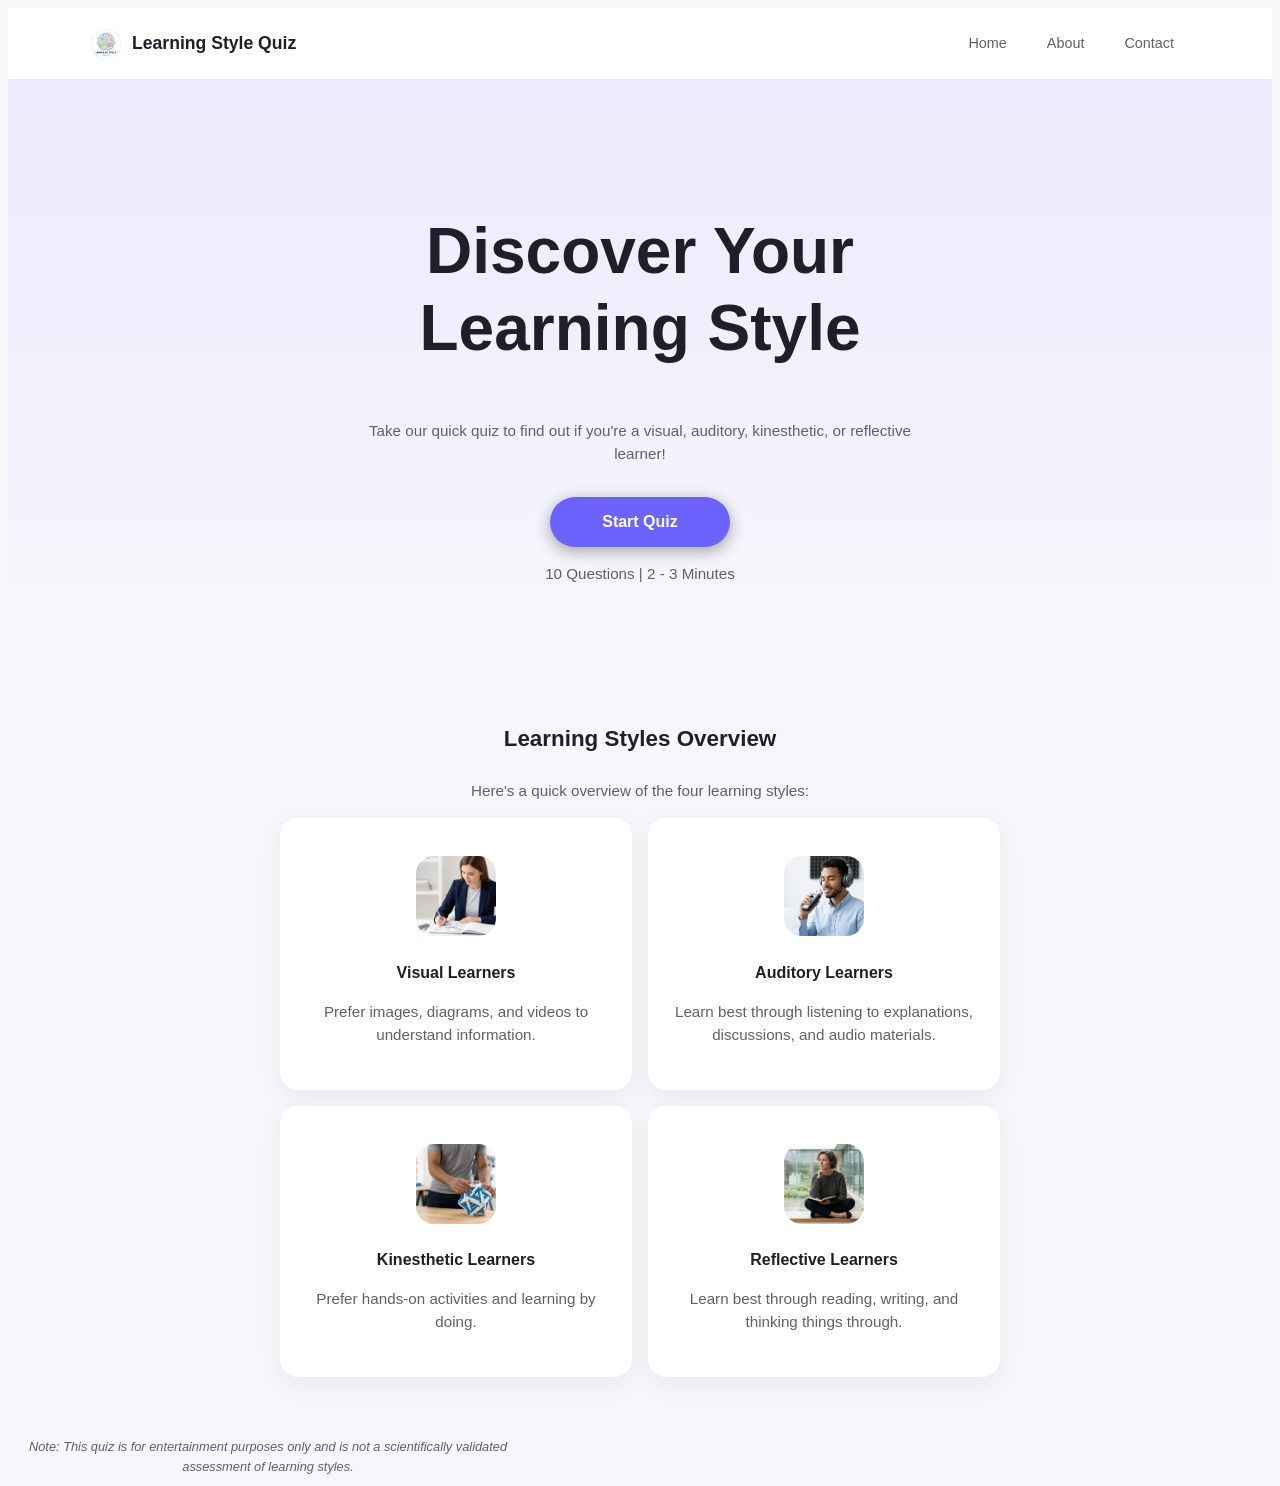
==== midterm/index.html @ c0e1b66a "fixed button position" ====
<!DOCTYPE html>
<html lang="en">
<head>
    <meta charset="UTF-8">
    <meta name="viewport" content="width=device-width, initial-scale=1.0">
    <title>Learning Style Quiz</title>
    <link rel="stylesheet" href="CSS/style.css">
    <script src="js/quiz.js" defer></script>
</head>
<body>
    <header>
        <nav class="main-nav">
            <div class="nav-logo">
                <img src="images/logo.png" alt="Logo">
                Learning Style Quiz
            </div>
                <div class="nav-links">
                    <a href="#">Home</a>
                    <a href="#">About</a>
                    <a href="#">Contact</a>
    
            </div>
        </nav>
    </header>
          
    <main>
        <section id="hero-section" class="hero">
            <h1>Discover Your Learning Style</h1>
            <p>Take our quick quiz to find out if you're a visual, auditory, kinesthetic, or reflective learner!</p>
            <button id="btn-start">Start Quiz</button>
            <p class="hero-meta">10 Questions | 2 - 3 Minutes</p>
        </section>
    
     <section id="quiz-section" class="quiz-section">

     <form id="quiz-form">

      <div class="progress-wrapper"> 
    <div class="progress-bar">
    <div class="progress-fill" style="width: 0%"></div>
        </div>
        <p class="progress-label">0% Complete</p>
      </div>
    <div class="question">
            <p>1. When learning something new, you prefer:</p>
            <label><input type="radio" name="q1" value="Visual"> Watch a video or see a demonstration</label><br>
            <label><input type="radio" name="q1" value="Auditory"> Listen to an explanation or discussion</label><br>
            <label><input type="radio" name="q1" value="Kinesthetic"> Try it out yourself right away</label><br>
            <label><input type="radio" name="q1" value="Reflective"> Read about it and think it through first</label>
        </div>

        <div class="question">
            <p>2. In class or meetings, you remember things best when:</p>
            <label><input type="radio" name="q2" value="Visual"> There are slides or visuals</label><br>
            <label><input type="radio" name="q2" value="Auditory"> Listen to an explanation or discussion</label><br>
            <label><input type="radio" name="q2" value="Kinesthetic"> Try it out yourself right away</label><br>
            <label><input type="radio" name="q2" value="Reflective"> Read about it and think it through first</label>

        </div>

        <div class="question">
            <p>3. When following directions, you:</p>
            <label><input type="radio" name="q3" value="Visual"> Look at a map or images</label><br>
            <label><input type="radio" name="q3" value="Auditory"> Prefer verbal directions</label><br>
            <label><input type="radio" name="q3" value="Kinesthetic"> Just start moving and figure it out</label><br>
            <label><input type="radio" name="q3" value="Reflective"> Read step-by-step instructions</label>

        </div>
        
         <div class="question">
            <p>4. When studying, what helps you most?</p>
            <label><input type="radio" name="q4" value="Visual"> Color-coded notes or charts</label><br>
            <label><input type="radio" name="q4" value="Auditory"> Talking it out or hearing it</label><br>
            <label><input type="radio" name="q4" value="Kinesthetic"> Hands-on practice</label><br>
            <label><input type="radio" name="q4" value="Reflective"> Writing things down repeatedly</label>

        </div>
        
<div class="question">
            <p>5. If you forget something, you:</p>
            <label><input type="radio" name="q5" value="Visual"> Picture it in your head</label><br>
            <label><input type="radio" name="q5" value="Auditory"> Replay what you heard</label><br>
            <label><input type="radio" name="q5" value="Kinesthetic"> Recall what you were doing</label><br>
            <label><input type="radio" name="q5" value="Reflective"> Rewrite or reread it</label>

        </div>

<div class="question">
            <p>6. Your ideal learning environment is:</p>
            <label><input type="radio" name="q6" value="Visual"> Visually organized and clean</label><br>
            <label><input type="radio" name="q6" value="Auditory"> Quiet with clear explanations</label><br>
            <label><input type="radio" name="q6" value="Kinesthetic"> Interactive and active</label><br>
            <label><input type="radio" name="q6" value="Reflective">Structured with written materials</label>

        </div>

<div class="question">
            <p>7. When learning a new app or tool, you:</p>
            <label><input type="radio" name="q7" value="Visual"> Watch a tutorial</label><br>
            <label><input type="radio" name="q7" value="Auditory"> Listen to someone explain it</label><br>
            <label><input type="radio" name="q7" value="Kinesthetic"> Click around and explore</label><br>
            <label><input type="radio" name="q7" value="Reflective">Read the manual or documentations</label>

        </div>

        <div class="question">
            <p>8. What do you enjoy most?</p>
            <label><input type="radio" name="q8" value="Visual"> Images, design, and visuals</label><br>
            <label><input type="radio" name="q8" value="Auditory"> Podcasts or conversations</label><br>
            <label><input type="radio" name="q8" value="Kinesthetic"> Physical activity or building things</label><br>
            <label><input type="radio" name="q8" value="Reflective">Reading or writing</label>

        </div>

          <div class="question">
            <p>9. When explaining something to others, you:</p>
            <label><input type="radio" name="q9" value="Visual"> Draw or show examples</label><br>
            <label><input type="radio" name="q9" value="Auditory"> Talk it through</label><br>
            <label><input type="radio" name="q9" value="Kinesthetic"> Demonstrate it</label><br>
            <label><input type="radio" name="q9" value="Reflective">Write it down</label>

        </div>

         <div class="question">
            <p>10. What frustrates you most when learning?</p>
            <label><input type="radio" name="q10" value="Visual"> No visuals or examples</label><br>
            <label><input type="radio" name="q10" value="Auditory"> Poor explanations</label><br>
            <label><input type="radio" name="q10" value="Kinesthetic"> Too much sitting/listening</label><br>
            <label><input type="radio" name="q10" value="Reflective"> Lack of clear written instructions</label>
         </div>

            <div class="form-footer">
        <button type="button" id="btn-back" style="display:none;">Back</button>
        <button type="button" id="btn-next" style="display:none;">Next</button>
        <button type="submit" id="btn-submit" style="display: none;">Submit</button>
         </div>
    </form>
    </section>  

    <section class="styles-preview">
        <h2>Learning Styles Overview</h2>
        <p>Here's a quick overview of the four learning styles:</p>
    <div class="styles-grid">
                <div class="style-card">
                <img src="images/visual.png" alt="Visual Learner Icon">
                <h3>Visual Learners</h3>
                <p>Prefer images, diagrams, and videos to understand information.</p>
                </div>
                <div class="style-card">
                <img src="images/auditory.png" alt="Auditory Learner Icon">
                <h3>Auditory Learners</h3>
                <p>Learn best through listening to explanations, discussions, and audio materials.</p>
                </div>
                <div class="style-card">
                <img src="images/kinesthetic.png" alt="Kinesthetic Learner Icon">
                <h3>Kinesthetic Learners</h3>
                <p>Prefer hands-on activities and learning by doing.</p>
                </div>
                <div class="style-card">
                <img src="images/reflective.png" alt="Reflective Learner Icon">             
                <h3>Reflective Learners</h3>
                <p>Learn best through reading, writing, and thinking things through.</p>
            </div>
    </div>
             </section>
</main>
    
<footer><em>Note: This quiz is for entertainment purposes only and is not a scientifically validated assessment of learning styles.</em></footer>
    
</body>
</html>
---- midterm/CSS/style.css ----
:root{
    --color-bg: #f7f7fb;
    --color-card-bg: #ffffff;
    --color-option-bg: #f0eeff;
    --color-option-hover: #ede9ff;
    --color-option-selected-bg: #f0eeff;
    --color-option-selected-border: #6c63ff;
    --color-primary: #6c63ff;
    --color-primary-dark: #5a52d5;
    --color-text-dark: #1f1f29;
    --color-text-mid: #5f5f6e;
    --color-border-light: #ebebf0;
    --radius-pill: 999px;
    --radius-card: 18px;
    --font-base: 'Segoe UI', sans-serif;
}

.quiz-header {
    text-align: center;
}


body {
    background: var(--color-bg);
    font-family: var(--font-base);
    color: var(--color-text-dark);
    min-height: 100vh;
    line-height: 1.6;


h1 {
    font-size: 4rem;
    font-weight: 700;
    color: var(--color-text-dark);
    line-height: 1.2;
}

h2 {
    font-size: 1.4rem;
    font-weight: 600;
    text-align: center  ;
    color: var(--color-text-dark);
    margin-bottom: 24px;
}

h3 {
    font-size: 1rem;
    font-weight: 600;
    color: var(--color-text-dark);
    margin-bottom: 4px;
}

p {
    font-size: 0.95rem;
    line-height: 1.5;
    color: var(--color-text-mid);
}   

header {
    width: 100%;
    background: var(--color-card-bg);
    border-bottom: 1px solid var(--color-border-light);
    position: sticky;
    top: 0;
    z-index: 100;
}

.hero {
    text-align: center;
    padding: 80px 20px 60px;
    max-width: 100%;
    background: linear-gradient(180deg, #ede9fe 0%, #f7f7fb 100%);
    margin-bottom: 40px;
}

.hero h1, .hero > p, .hero-meta {
    max-width: 560px;
    margin-left: auto;
    margin-right: auto;
    display: block;
}

.main-nav {
    display: grid;
    padding: 16px 40px;
    grid-template-columns: auto 1fr;
    align-items: center;
    gap: 20px;
    max-width: 1100px;
    margin: 0 auto;
}

.nav-logo {
    display: flex;
    align-items: center;
    gap: 10px;
    font-size: 1.1rem;
    font-weight: 700;
    color: var(--color-text-dark);
}

.nav-logo img {
    width: 32px;
    height: 32px;
    border-radius: 50%;
    object-fit: cover;
}

.nav-links {
    display: flex;
    justify-content: flex-end;
    gap: 8px;
}

.nav-links a {
    color: var(--color-text-mid);
    text-decoration: none;
    font-size: 0.9rem;
    font-weight: 500;
    padding: 8px 16px;
    border-radius: var(--radius-pill);
    transition: background 0.2s, color 0.2s;
}


.nav-links a:hover {
    background-color: var(--color-option-hover);
    color: var(--color-primary);
}

.styles-grid {
    display: grid;
    grid-template-columns: repeat(2, 1fr);
    gap: 16px;
}

.styles-grid img {
    width: 80px;
    height: 80px;
    object-fit: cover;
    border-radius: var(--radius-card);
   margin-top: 10px;
}

.styles-preview {
    max-width: 720px;
    margin: 60px auto;
    padding: 0 20px;
    text-align: center;
}

.style-card {
  background: var(--color-card-bg);
  border-radius: var(--radius-card);
  box-shadow: 0 8px 24px rgba(0,0,0,0.06);
  padding: 28px 20px;
  text-align: center;
  transition: transform 0.2s, box-shadow 0.2s;
}

.style-card:hover {
    transform: translateY(-4px);
    box-shadow: 0 16px 40px rgba(0,0,0,0.1);
}

.style-card h3 {
    font-size: 1rem;
    color: var(--color-text-dark);
    margin-bottom: 6px;
}
    

#quiz-form {
    background: var(--color-card-bg);
    border-radius: var(--radius-card);
    overflow: hidden;
    box-shadow: 0 8px 40px rgba(0,0,0,0.08);
}

.question {
    display: none;
    padding: 32px 40px;
}

.question.active {
    display: block;
}
.question p {
    font-size: 1.1rem;
    text-align: center;
    color: var(--color-text-dark);
    margin-bottom: 20px;
    font-weight: 600;
}

.question label {
    display: flex;
    align-items: center;
    gap: 12px;
    width: 100%;
    padding: 14px 20px;
    border-radius: var(--radius-pill);
    border: 2px solid transparent;
    margin-bottom: 10px;
    font-size: 0.95rem;
    color: var (--color-text-mid);
    cursor: pointer;
    background: var(--color-option-bg);
    transition: background 0.18s, border-color 0.18s, transform 0.1s;
}

.question label:hover {
    background: var(--color-option-hover);
    border-color: var(--color-primary);
    transform: translateY(-1px);
    color: var(--color-primary);
}

.question input[type="radio"] {
    appearance: none;
    width: 18px;
    height: 18px;
    border: 2px solid #c8c8d8;
    border-radius: 50%;
    flex-shrink: 0;
    transition: border-color 0.18s, background 0.18s;
    
}

.question input[type="radio"]:checked {
        border-color: var(--color-primary);
        background: var(--color-primary);
        box-shadow: inset 0 0 0 3px #fff;
}

.question label:has(input[type="radio"]:checked) {
   background: var(--color-option-bg);
   border-color: var(--color-option-selected-border);
   color: var(--color-primary);
   font-weight: 500;
}

.quiz-section {
    display: none;
    width: 100%;
    max-width: 660px;
    margin: 40px auto 60px;
    padding: 0 20px;
}

.progress-wrapper {
    display: none;
    padding: 24px 40px; 0;
}

.progress-bar {
    height: 8px;
    background: var(--color-border-light);
    border-radius: var(--radius-pill);
    overflow: hidden;
    margin-bottom: 6px;
}

#btn-start {
    display: block;
    margin: 32px auto 0;
    padding: 16px 52px;
    font-size: 1rem;
    font-weight: 600;
    color: #ffffff;
    background: var(--color-primary);
    border: none;
    border-radius: 999px;
    cursor: pointer;
    transition: background 0.2s, transform 0.1s;
    box-shadow: 0 4px 16px rgba(0,0,0,0.35);
}  

#btn-start:hover {
    background: var(--color-primary-dark);
    transform: translateY(-2px);
    box-shadow: 0 6px 20px rgba(108,99,255,0.4);
}

#btn-submit, #btn-next, #btn-back {
    padding: 11px 28px;
    font-size: 0.95rem;
    font-weight: 600;
    border-radius: 10px;
    cursor: pointer;
    transition: all 0.2s;
}

#btn-back:hover {
    background: var(--color-primary);
    color: var(--color-primary);
}

#btn-next:hover {
    background: var(--color-primary);
    color: #ffffff;
}

.form-footer {
    display: none;
    justify-content: center;
    align-items: center;
    gap: 16px;
    padding: 20px 40px 28px;
    border-top: 1px solid var(--color-border-light);
}

footer {
    margin-top: 20px;
    font-size: 0.8rem;
    color: var(--color-text-mid);
    text-align: center;
    max-width: 520px;
}
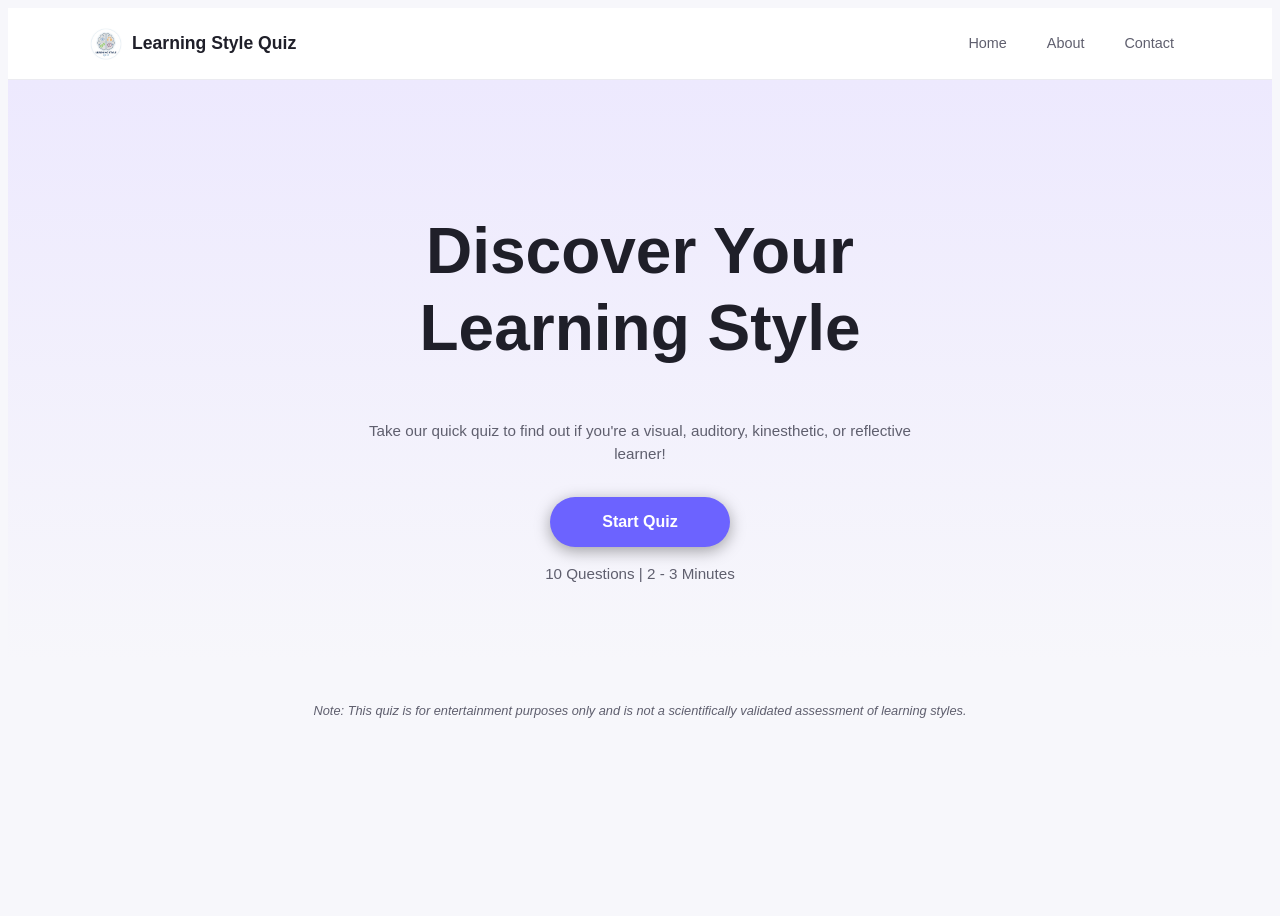
==== commit 65d7dcd6: "added second page" ====
--- a/midterm/index.html
+++ b/midterm/index.html
@@ -15,7 +15,7 @@
                 Learning Style Quiz
             </div>
                 <div class="nav-links">
-                    <a href="#">Home</a>
+                    <a href="index.html">Home</a>
                     <a href="#">About</a>
                     <a href="#">Contact</a>
     
@@ -137,32 +137,10 @@
     </form>
     </section>  
 
-    <section class="styles-preview">
-        <h2>Learning Styles Overview</h2>
-        <p>Here's a quick overview of the four learning styles:</p>
-    <div class="styles-grid">
-                <div class="style-card">
-                <img src="images/visual.png" alt="Visual Learner Icon">
-                <h3>Visual Learners</h3>
-                <p>Prefer images, diagrams, and videos to understand information.</p>
-                </div>
-                <div class="style-card">
-                <img src="images/auditory.png" alt="Auditory Learner Icon">
-                <h3>Auditory Learners</h3>
-                <p>Learn best through listening to explanations, discussions, and audio materials.</p>
-                </div>
-                <div class="style-card">
-                <img src="images/kinesthetic.png" alt="Kinesthetic Learner Icon">
-                <h3>Kinesthetic Learners</h3>
-                <p>Prefer hands-on activities and learning by doing.</p>
-                </div>
-                <div class="style-card">
-                <img src="images/reflective.png" alt="Reflective Learner Icon">             
-                <h3>Reflective Learners</h3>
-                <p>Learn best through reading, writing, and thinking things through.</p>
-            </div>
+   
     </div>
-             </section>
+    </div>
+    </section>
 </main>
     
 <footer><em>Note: This quiz is for entertainment purposes only and is not a scientifically validated assessment of learning styles.</em></footer>
--- a/midterm/CSS/style.css
+++ b/midterm/CSS/style.css
@@ -317,5 +317,5 @@
     font-size: 0.8rem;
     color: var(--color-text-mid);
     text-align: center;
-    max-width: 520px;
+    max-width: 100%;
 }
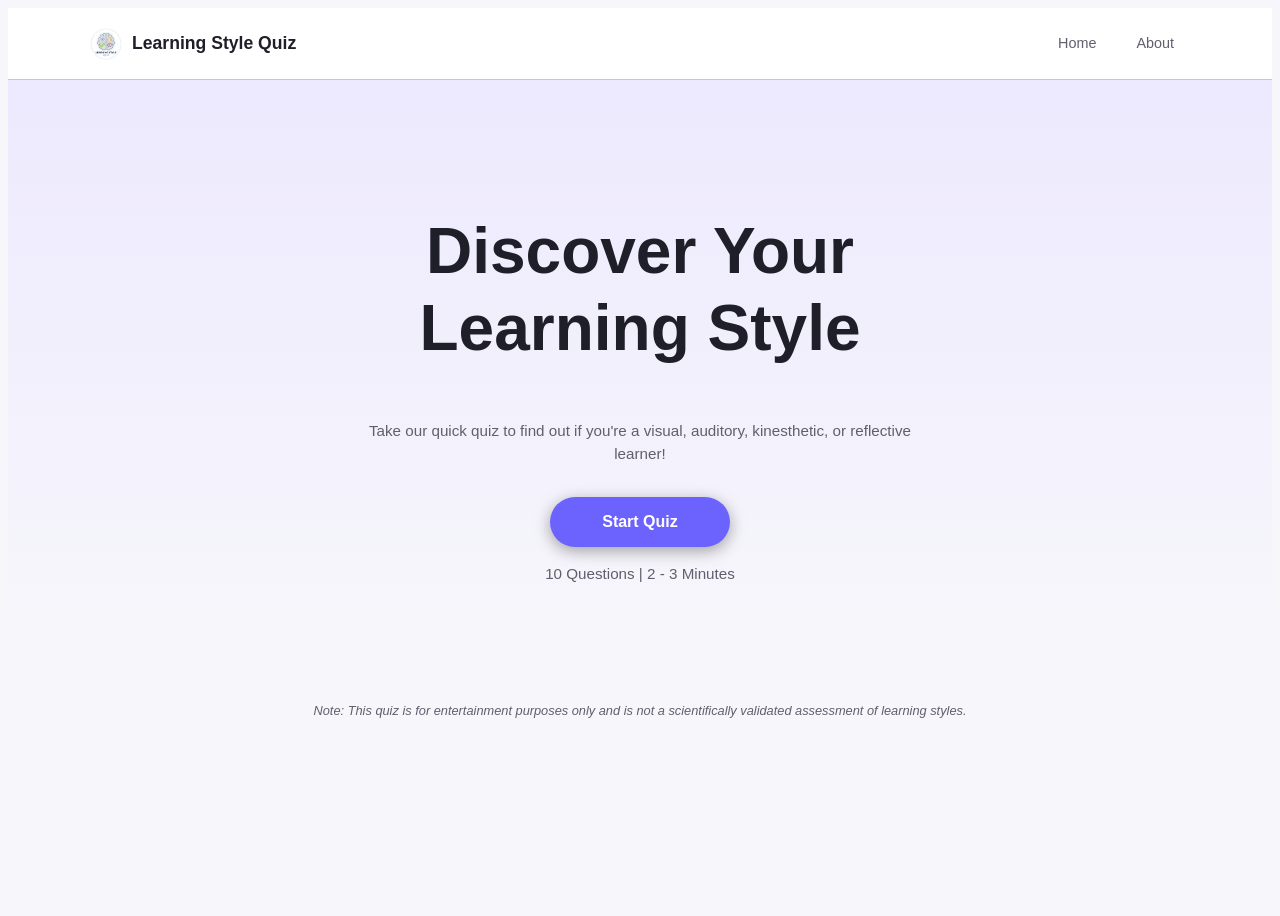
==== commit c4a6e53d: "addin results" ====
--- a/midterm/index.html
+++ b/midterm/index.html
@@ -16,9 +16,8 @@
             </div>
                 <div class="nav-links">
                     <a href="index.html">Home</a>
-                    <a href="#">About</a>
-                    <a href="#">Contact</a>
-    
+                    <a href="about.html">About</a>
+                   
             </div>
         </nav>
     </header>
@@ -135,12 +134,23 @@
         <button type="submit" id="btn-submit" style="display: none;">Submit</button>
          </div>
     </form>
+
+    <section id="results-section" style="display: none;">
+        <div class="results-card">
+            <div id="results-icon" class="results-icon"></div>
+            <h2>Your Learning Style Is...</h2>
+            <h3 id="result-title"></h3>
+            <p id="result-description"></p>
+            <button id="btn-retake">Retake Quiz</button>
+        </div>
     </section>  
 
    
     </div>
     </div>
     </section>
+
+
 </main>
     
 <footer><em>Note: This quiz is for entertainment purposes only and is not a scientifically validated assessment of learning styles.</em></footer>
--- a/midterm/CSS/style.css
+++ b/midterm/CSS/style.css
@@ -11,7 +11,7 @@
     --color-primary-dark: #5a52d5;
     --color-text-dark: #1f1f29;
     --color-text-mid: #5f5f6e;
-    --color-border-light: #ebebf0;
+    --color-border-light: #c2c2f6;
     --radius-pill: 999px;
     --radius-card: 18px;
     --font-base: 'Segoe UI', sans-serif;
@@ -253,14 +253,23 @@
 .progress-wrapper {
     display: none;
     padding: 24px 40px; 0;
+    text-align: center;
 }
 
 .progress-bar {
-    height: 8px;
+    height: 16px;
     background: var(--color-border-light);
     border-radius: var(--radius-pill);
     overflow: hidden;
-    margin-bottom: 6px;
+    max-width: 500px;
+    margin: 0 auto;
+}
+
+.progress-label {
+    margin-top: 8px;
+    font-size: 0.85rem;
+    color: var(--color-text-mid);
+    text-align: center;
 }
 
 #btn-start {
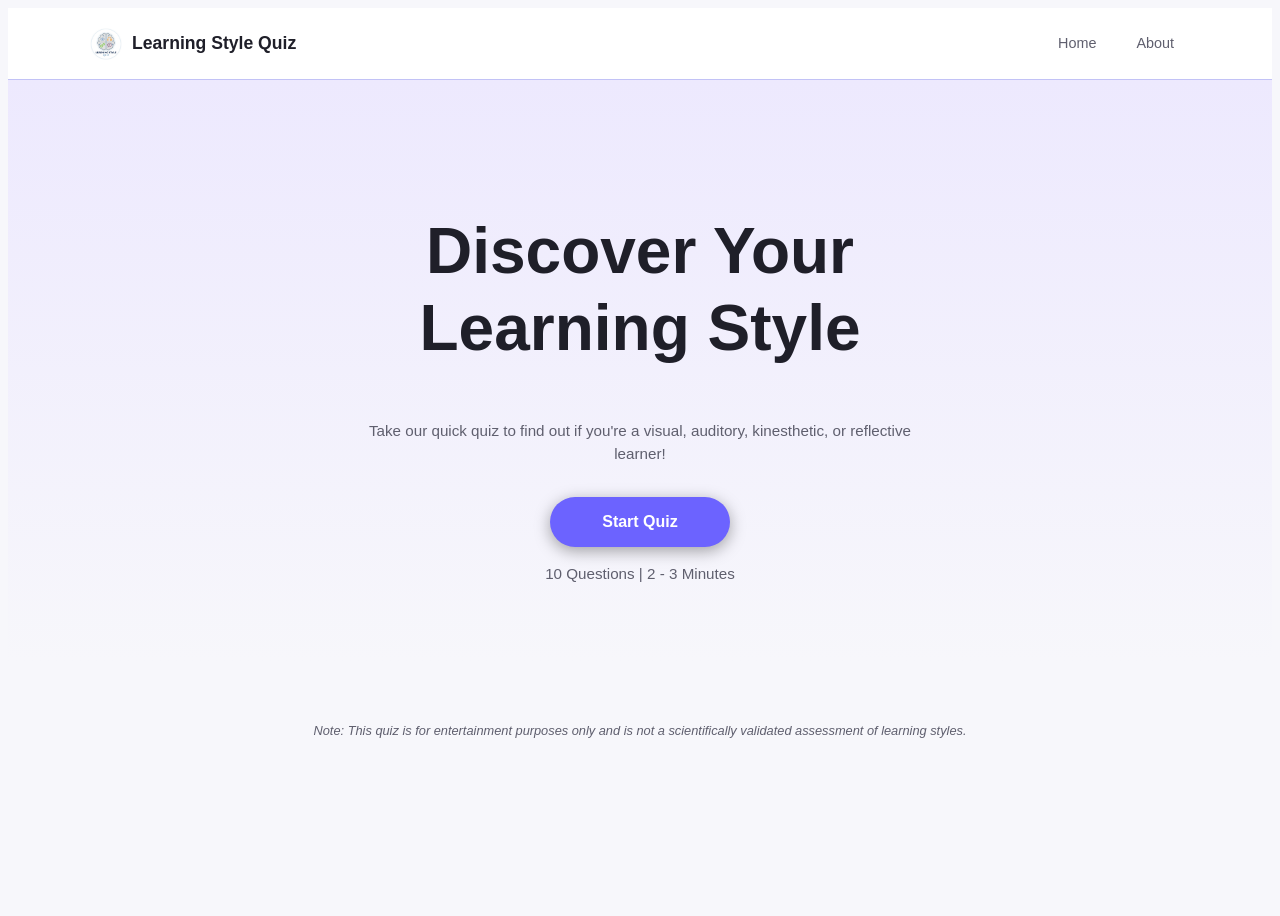
==== commit c2d62475: "fixed the results" ====
--- a/midterm/index.html
+++ b/midterm/index.html
@@ -135,21 +135,16 @@
          </div>
     </form>
 
-    <section id="results-section" style="display: none;">
+    
+        </div>
+    </section>  
+<section id="results-section" style="display: none;">
         <div class="results-card">
-            <div id="results-icon" class="results-icon"></div>
             <h2>Your Learning Style Is...</h2>
             <h3 id="result-title"></h3>
             <p id="result-description"></p>
-            <button id="btn-retake">Retake Quiz</button>
-        </div>
-    </section>  
-
-   
-    </div>
     </div>
     </section>
-
 
 </main>
     
--- a/midterm/CSS/style.css
+++ b/midterm/CSS/style.css
@@ -243,16 +243,15 @@
 }
 
 .quiz-section {
-    display: none;
-    width: 100%;
+    display: grid;
+    grid-template-columns: 1fr;
     max-width: 660px;
-    margin: 40px auto 60px;
-    padding: 0 20px;
+    margin: 0 auto;
 }
 
 .progress-wrapper {
     display: none;
-    padding: 24px 40px; 0;
+    padding: 24px 40px 0;
     text-align: center;
 }
 
@@ -312,6 +311,53 @@
     color: #ffffff;
 }
 
+
+#results-section {
+    max-width: 600px;
+    margin: 60px auto;
+    padding: 0 20px;
+    text-align: center;
+}
+
+.results-card {
+    background: var(--color-card-bg);
+    border-radius: var(--radius-card);
+    box-shadow: 0 8px 40px rgba(0,0,0,0.08);
+    paddingL 48px 40px;
+    border: 1px solid var(--color-border-light);
+
+}
+
+.results-icon {
+    font-size: 4rem;
+    margin-bottonL 16px;            
+}
+
+.results-card h2 {
+    font-size: 1.1rem;
+    colorL var(--color-text-mid);
+    font-weight: 400;
+    margin-bottonL 8px;
+}
+
+.results-card h3 {
+    font-size: 2rem;
+    font-weight: 700;
+    color: var(--color-primary);
+    margin-bottomL 16px;
+}
+
+.results.card p {
+    font-size: 1rem;
+    color: var(--color-text-mid);
+    line-heightL 1.7;
+    margin-bottom: 32px;
+    max-width: 460px;
+    margin-left: auto;
+    margin-right: auto;
+}
+
+
 .form-footer {
     display: none;
     justify-content: center;
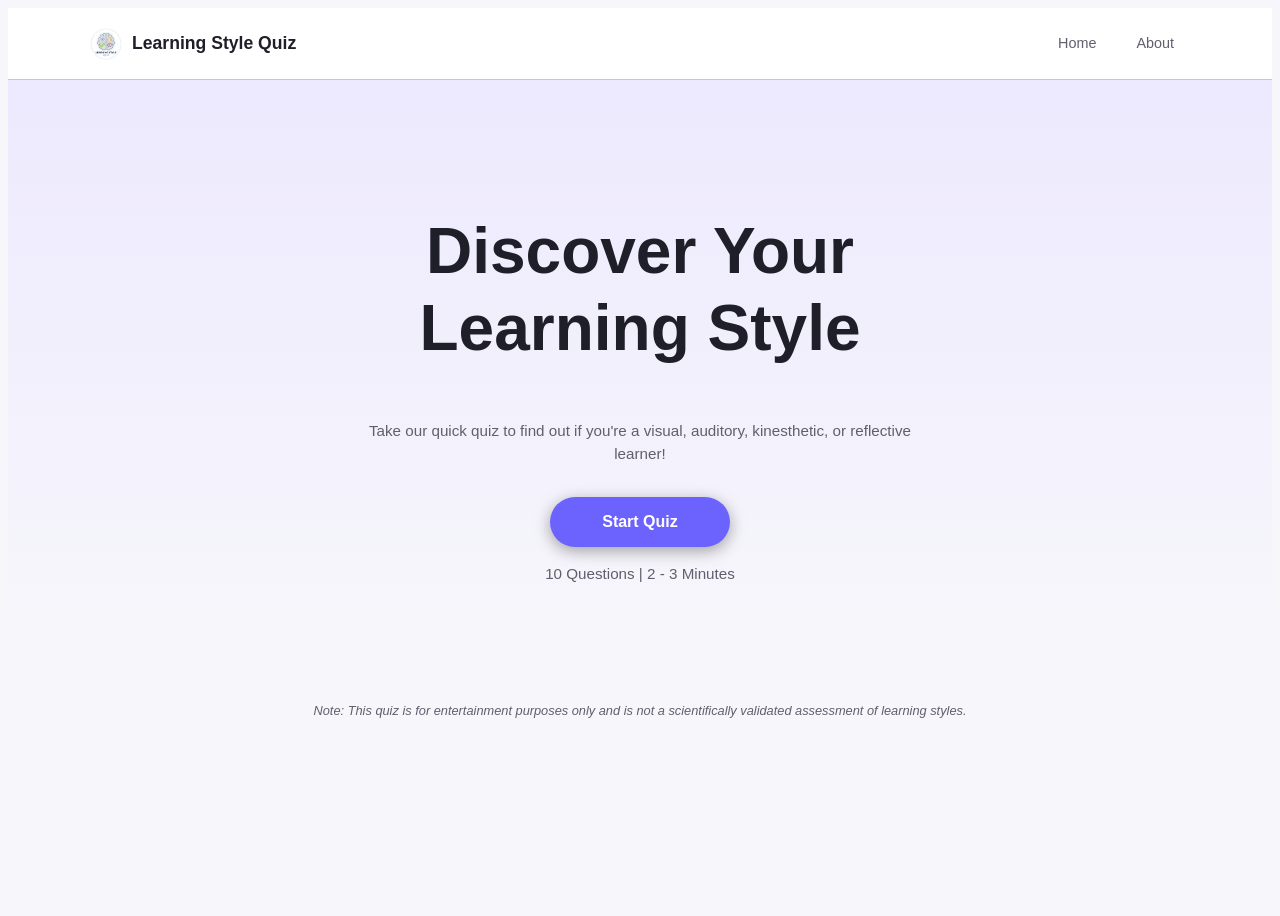
==== commit 5a89d280: "fixed errors" ====
--- a/midterm/index.html
+++ b/midterm/index.html
@@ -5,6 +5,7 @@
     <meta name="viewport" content="width=device-width, initial-scale=1.0">
     <title>Learning Style Quiz</title>
     <link rel="stylesheet" href="CSS/style.css">
+    <link rel="stylesheet" href="CSS/mobile.css" media="only screen and (max-width: 480px)">
     <script src="js/quiz.js" defer></script>
 </head>
 <body>
@@ -37,7 +38,6 @@
       <div class="progress-wrapper"> 
     <div class="progress-bar">
     <div class="progress-fill" style="width: 0%"></div>
-        </div>
         <p class="progress-label">0% Complete</p>
       </div>
     <div class="question">
--- a/midterm/CSS/style.css
+++ b/midterm/CSS/style.css
@@ -28,7 +28,7 @@
     color: var(--color-text-dark);
     min-height: 100vh;
     line-height: 1.6;
-
+}
 
 h1 {
     font-size: 4rem;
@@ -179,9 +179,17 @@
     box-shadow: 0 8px 40px rgba(0,0,0,0.08);
 }
 
+.quiz-section {
+    display: none;
+    grid-template-columns: 1fr;
+    max-width: 660px;
+    margin: 0 auto;
+}
+
 .question {
     display: none;
     padding: 32px 40px;
+    text-align: left;
 }
 
 .question.active {
@@ -189,7 +197,7 @@
 }
 .question p {
     font-size: 1.1rem;
-    text-align: center;
+    text-align: left;
     color: var(--color-text-dark);
     margin-bottom: 20px;
     font-weight: 600;
@@ -197,7 +205,7 @@
 
 .question label {
     display: flex;
-    align-items: center;
+    align-items: left;
     gap: 12px;
     width: 100%;
     padding: 14px 20px;
@@ -205,7 +213,7 @@
     border: 2px solid transparent;
     margin-bottom: 10px;
     font-size: 0.95rem;
-    color: var (--color-text-mid);
+    color: var(--color-text-mid);
     cursor: pointer;
     background: var(--color-option-bg);
     transition: background 0.18s, border-color 0.18s, transform 0.1s;
@@ -242,13 +250,6 @@
    font-weight: 500;
 }
 
-.quiz-section {
-    display: grid;
-    grid-template-columns: 1fr;
-    max-width: 660px;
-    margin: 0 auto;
-}
-
 .progress-wrapper {
     display: none;
     padding: 24px 40px 0;
@@ -262,6 +263,13 @@
     overflow: hidden;
     max-width: 500px;
     margin: 0 auto;
+}
+
+.progress-fill {
+    height: 100%;
+    background: var(--color-primary);
+    width: 0;
+    transition: width 0.3s ease-in-out;
 }
 
 .progress-label {
@@ -323,34 +331,34 @@
     background: var(--color-card-bg);
     border-radius: var(--radius-card);
     box-shadow: 0 8px 40px rgba(0,0,0,0.08);
-    paddingL 48px 40px;
+    padding: 48px 40px;
     border: 1px solid var(--color-border-light);
 
 }
 
 .results-icon {
     font-size: 4rem;
-    margin-bottonL 16px;            
+    margin-bottom: 16px;            
 }
 
 .results-card h2 {
     font-size: 1.1rem;
-    colorL var(--color-text-mid);
+    color: var(--color-text-mid);
     font-weight: 400;
-    margin-bottonL 8px;
+    margin-bottom: 8px;
 }
 
 .results-card h3 {
     font-size: 2rem;
     font-weight: 700;
     color: var(--color-primary);
-    margin-bottomL 16px;
-}
-
-.results.card p {
+    margin-bottom: 16px;
+}
+
+.results-card p {
     font-size: 1rem;
     color: var(--color-text-mid);
-    line-heightL 1.7;
+    line-height: 1.7;
     margin-bottom: 32px;
     max-width: 460px;
     margin-left: auto;
@@ -373,4 +381,4 @@
     color: var(--color-text-mid);
     text-align: center;
     max-width: 100%;
-}+}}
--- a/midterm/CSS/mobile.css
+++ b/midterm/CSS/mobile.css
@@ -0,0 +1,44 @@
+@import "style.css";
+
+nav {
+    position: static;
+    width: 100%;
+    grid-column: 1;
+    grid-row: auto;
+    margin-bottom: 15px;
+    border-bottom: 2px solid var(--color-border-light);
+    font-size: 15px;
+    display: none;
+}
+
+.main-nav {
+    padding: 12px 16px;
+    grid-template-columns: 1fr;
+    gap: 12px;
+}
+
+.nav-logo {
+    font-size: 0.95rem;
+}
+
+.nav-logo img {
+    width: 28px;
+    height: 28px;
+}
+
+.nav-links {
+    justify-content: center;
+    gap: 4px;
+}
+
+.nav-links a {
+    display: block;
+    text-align: center;
+    font-size: 0.85rem;
+    padding: 8px 12px;
+}
+
+footer {
+    grid-column: 1;
+    align-items: center;
+}
